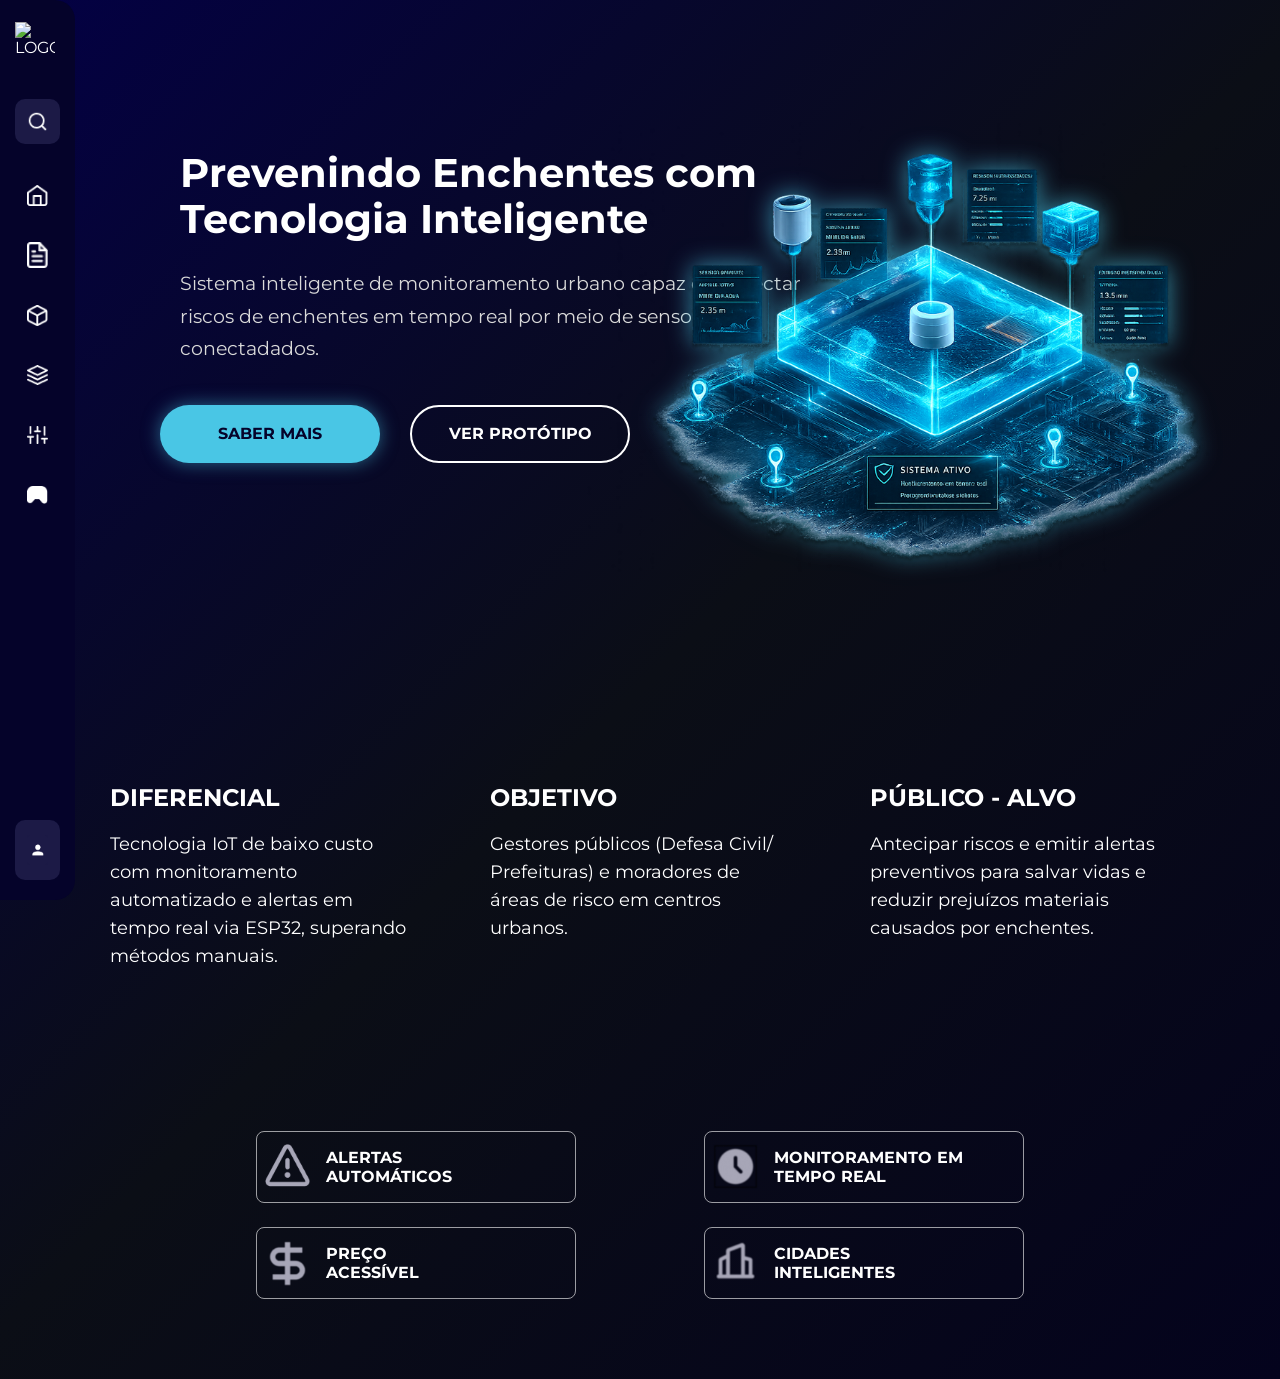
==== index.html @ 4b0d6257 "tentativa de fazer a página de produtos" ====
<!doctype html>
<html lang="en">
    <head>
        <meta charset="UTF-8" />
        <meta name="viewport" content="width=, initial-scale=1.0" />
        <link rel="stylesheet" href="style.css" />
        <link rel="preconnect" href="https://fonts.googleapis.com" />
        <link rel="preconnect" href="https://fonts.gstatic.com" crossorigin />
        <link
            href="https://fonts.googleapis.com/css2?family=Montserrat:ital,wght@0,100..900;1,100..900&display=swap"
            rel="stylesheet"
        />
        <title>Home - SIMCE</title>
    </head>

    <body>
        <div class="menu">
            <div class="logo">
                <img class="logoIcon" src="images/logo(1).png" alt="LOGO" />
                <span>INVICTA</span>
            </div>

            <div class="pesquisa">
                <img class="serchIcon" src="images/SERCH.png" alt="Pesquisar" />
                <span>Pesquisar</span>
            </div>

            <a href="index.html" class="item-menu">
                <img src="images/HOME.png" alt="Home" />
                <span>Home</span>
            </a>

            <a href="./pages/manual.html" class="item-menu">
                <img src="images/LISTA.png" alt="Lista" />
                <span>Manual</span>
            </a>

            <a href="./pages/produto.html" class="item-menu">
                <img src="images/MANUAL.png" alt="Manual" />
                <span>Produto</span>
            </a>

            <a href="./pages/equipe.html" class="item-menu">
                <img src="images/EQUIPE.png" alt="Equipe" />
                <span>Equipe</span>
            </a>

            <a href="./pages/referencias.html" class="item-menu">
                <img src="images/REFERENCIAS.png" alt="Referências" />
                <span>Referências</span>
            </a>

            <a href="./pages/game.html" class="item-menu">
                <img src="images/GAME.png" alt="Game" />
                <span>Game</span>
            </a>

            <div class="usuario">
                <img class="userIcon" src="images/USUÁRIO.png" alt="Usuário" />

                <div class="dados-usuario">
                    <h4>Geovanna Oliveira</h4>
                    <p>geovanna@email.com</p>
                </div>
            </div>
        </div>
        <div class="conteudoInicial">
            <h1>
                Prevenindo Enchentes com <br />
                Tecnologia Inteligente
            </h1>

            <p>
                Sistema inteligente de monitoramento urbano capaz de detectar
                riscos de enchentes em tempo real por meio de sensores
                conectadados.
            </p>
        </div>
        <div class="botoes">
            <button class="btn-primary">SABER MAIS</button>
            <button class="btn-secondary">VER PROTÓTIPO</button>
        </div>
        <div class="prototipo">
            <img src="images/prototipo.png" alt="prototipo" />
        </div>

        <div class="politicas">
            <div class="diferencial">
                <h2>DIFERENCIAL</h2>
                <p>
                    Tecnologia IoT de baixo custo com monitoramento automatizado
                    e alertas em tempo real via ESP32, superando métodos
                    manuais.
                </p>
            </div>

            <div class="objetivo">
                <h2>OBJETIVO</h2>
                <p>
                    Gestores públicos (Defesa Civil/ Prefeituras) e moradores de
                    áreas de risco em centros urbanos.
                </p>
            </div>

            <div class="publico">
                <h2>PÚBLICO - ALVO</h2>
                <p>
                    Antecipar riscos e emitir alertas preventivos para salvar
                    vidas e reduzir prejuízos materiais causados por enchentes.
                </p>
            </div>
        </div>
        <div class="cards">
            <div class="card">
                <img src="images/ALERTA.png" alt="alerta" />
                <h3>ALERTAS<br />AUTOMÁTICOS</h3>
            </div>

            <div class="card">
                <img src="images/MON.TEMPO.png" alt="relógio" />
                <h3>MONITORAMENTO EM<br />TEMPO REAL</h3>
            </div>

            <div class="card">
                <img src="images/PRECO.png" alt="preço" />
                <h3>PREÇO<br />ACESSÍVEL</h3>
            </div>

            <div class="card">
                <img
                    src="images/CID.INTELIGENTE.png"
                    alt="cidade inteligente"
                />
                <h3>CIDADES<br />INTELIGENTES</h3>
            </div>
        </div>
    </body>
</html>
---- style.css ----
* {
  margin: 0;
  padding: 0;
  box-sizing: border-box;
  font-family: 'Montserrat', sans-serif;
}

html {
  scroll-behavior: smooth;
}

body {
  background: linear-gradient(135deg, #030044, #0B0E16, #04031D);
  color: #fff;
  position: relative;
  min-height: 100vh;
}

/* ---------- ANIMAÇÕES ---------- */

@keyframes fadeInUp {
  from { opacity: 0; transform: translateY(2rem); }
  to   { opacity: 1; transform: translateY(0); }
}

@keyframes fadeInRight {
  from { opacity: 0; transform: translateX(2rem); }
  to   { opacity: 1; transform: translateX(0); }
}

@keyframes fadeInLeft {
  from { opacity: 0; transform: translateX(-2rem); }
  to   { opacity: 1; transform: translateX(0); }
}

/* ---------- IMAGENS ---------- */

img {
  max-width: 100%;
  display: block;
}

/* ---------- MENU ---------- */

.menu {
  position: fixed;
  top: 0;
  left: 0;
  width: 4.6875rem;
  height: 100vh;
  text-decoration: none;

  background: #05032A;

  display: flex;
  flex-direction: column;

  padding: 1.25rem 0.9375rem;

  overflow: hidden;
  transition: .35s ease;

  border-radius: 0 1.25rem 1.25rem 0;
  z-index: 999;
}

.menu:hover {
  width: 16.25rem;
}

/* ---------- LOGO ---------- */

.logo {
  display: flex;
  align-items: center;
  gap: 0.9375rem;
  margin-bottom: 2.5rem;
}

.logo img {
  width: 2.5rem;
}

.logo span {
  font-size: 2rem;
  font-weight: 700;
  white-space: nowrap;

  opacity: 0;
  transition: .3s;
}

.menu:hover .logo span {
  opacity: 1;
}

/* ---------- PESQUISA ---------- */

.pesquisa {
  display: flex;
  align-items: center;
  gap: 0.9375rem;

  background: #1C1A46;
  border-radius: 0.625rem;

  padding: 0.75rem;
  margin-bottom: 1.5625rem;
}

.pesquisa img {
  width: 1.625rem;
}

.pesquisa span {
  white-space: nowrap;
  opacity: 0;
  transition: .3s;
}

.menu:hover .pesquisa span {
  opacity: 1;
}

/* ---------- ITENS ---------- */
/* ---------- ITENS ---------- */

.item-menu {
  display: flex;
  align-items: center;
  gap: 1.125rem;

  width: 100%;

  padding: 0.75rem;
  margin-bottom: 0.5rem;

  border-radius: 0.625rem;

  cursor: pointer;
  transition: .3s ease;

  text-decoration: none;
  color: #fff;
}

.item-menu:hover {
  background: #1C1A46;
}

.item-menu img {
  width: 1.75rem;
  height: 1.75rem;
  object-fit: contain;
  flex-shrink: 0;
}

.item-menu span {
  white-space: nowrap;
  opacity: 0;
  transition: .3s ease;
  font-size: 1rem;
  font-weight: 500;
}

.menu:hover .item-menu span {
  opacity: 1;
}

/* ---------- USUÁRIO ---------- */

.usuario {
  margin-top: auto;

  display: flex;
  align-items: center;
  gap: 0.9375rem;

  background: #1C1A46;
  padding: 0.75rem;
  border-radius: 0.625rem;
}

.usuario img {
  width: 2.1875rem;
}

.dados-usuario {
  opacity: 0;
  transition: .3s;
  white-space: nowrap;
}

.menu:hover .dados-usuario {
  opacity: 1;
}

.dados-usuario h4 {
  font-size: .9rem;
}

.dados-usuario p {
  font-size: .7rem;
  color: #bdbdbd;
  margin-top: 0.25rem;
}

/* ---------- CONTEÚDO ---------- */

.conteudoInicial {
  margin-left: 8.75rem;
  padding-top: 9.375rem;
  padding-left: 2.5rem;
  max-width: 43.75rem;
  animation: fadeInLeft 0.7s ease both;
}

.conteudoInicial h1 {
  font-size: 2.5rem;
  font-weight: 700;
  line-height: 1.15;
}

.conteudoInicial p {
  margin-top: 1.5625rem;
  font-size: 1.2rem;
  line-height: 1.7;
  color: #d9d9d9;
}

/* ---------- BOTÕES ---------- */

.botoes {
  display: flex;
  gap: 1.875rem;
  margin-top: 2.5rem;
  animation: fadeInUp 0.7s 0.2s ease both;
}

.botoes button {
  width: 13.75rem;
  height: 3.625rem;

  border-radius: 2.1875rem;

  font-size: 1rem;
  font-weight: 700;

  cursor: pointer;
  transition: .3s;
}

.btn-primary {
  background: #49C6E5;
  color: #05032A;
  border: none;

  box-shadow: 0 0 1.125rem rgba(73,198,229,.5);
  margin-left: 10rem;
}

.btn-primary:hover {
  transform: translateY(-0.25rem);
  background: #61d3ef;
}

.btn-secondary {
  background: transparent;
  color: white;
  border: 0.125rem solid white;
}

.btn-secondary:hover {
  background: rgba(255,255,255,.08);
  transform: translateY(-0.25rem);
}

/* ---------- PROTÓTIPO ---------- */

.prototipo {
  position: absolute;
  top: 7.5rem;
  right: 3.125rem;
  width: 40.625rem;
  animation: fadeInRight 0.8s 0.1s ease both;
}

.prototipo img {
  width: 100%;
  filter: drop-shadow(0 0 0.75rem rgba(73,198,229,.7));
}

/* ---------- PROTÓTIPO OFC ---------- */

.prototipoOfc {
  position: absolute;
  top: 7.5rem;
  right: 3.125rem;
  width: 40.625rem;
  animation: fadeInRight 0.8s 0.1s ease both;
}

.prototipoOfc img {
  width: 100%;
  filter: drop-shadow(0 0 0.75rem rgba(73,198,229,.7));
}

/* ---------- DIFERENCIAIS ---------- */

.politicas {
  display: flex;
  justify-content: center;
  align-items: flex-start;
  gap: 5rem;
  width: 100%;
  max-width: 75rem;
  margin: 5rem auto;
  margin-top: 20rem;
  padding: 0 1.875rem;
  box-sizing: border-box;
  animation: fadeInUp 0.7s 0.3s ease both;
}

.diferencial,
.objetivo,
.publico {
  width: 18.75rem;
}

.diferencial h2,
.objetivo h2,
.publico h2 {
  color: #fff;
  font-size: 1.5rem;
  font-weight: 700;
  margin-bottom: 1.125rem;
  text-align: left;
}

.diferencial p,
.objetivo p,
.publico p {
  color: #fff;
  font-size: 1.1rem;
  line-height: 1.6;
  font-weight: 400;
  text-align: left;
  margin: 0;
}

/* ---------- ALERTAS ---------- */

.cards {
  display: grid;
  grid-template-columns: repeat(2, 20rem);
  gap: 1.5rem 8rem;

  justify-content: center;
  align-content: center;

  width: 100%;
  margin: 5rem auto;
  margin-top: 10rem;
  animation: fadeInUp 0.7s 0.4s ease both;
}

.card {
  display: flex;
  align-items: center;
  gap: 1rem;

  border: 0.12rem solid rgba(255, 255, 255, 0.6);
  border-radius: 0.5rem;

  padding: 0.8rem 0.5rem;
  background: transparent;
  transition: transform 0.25s ease, border-color 0.25s ease, box-shadow 0.25s ease;
}

.card:hover {
  transform: translateY(-0.25rem);
  border-color: rgba(73, 198, 229, 0.8);
  box-shadow: 0 0 0.75rem rgba(73, 198, 229, 0.25);
}

.card img {
  width: 2.8rem;
  height: 2.8rem;
  object-fit: contain;
}

.card h3 {
  color: #fff;
  font-size: 1rem;
  font-weight: 700;
  line-height: 1.2;
  text-transform: uppercase;
}
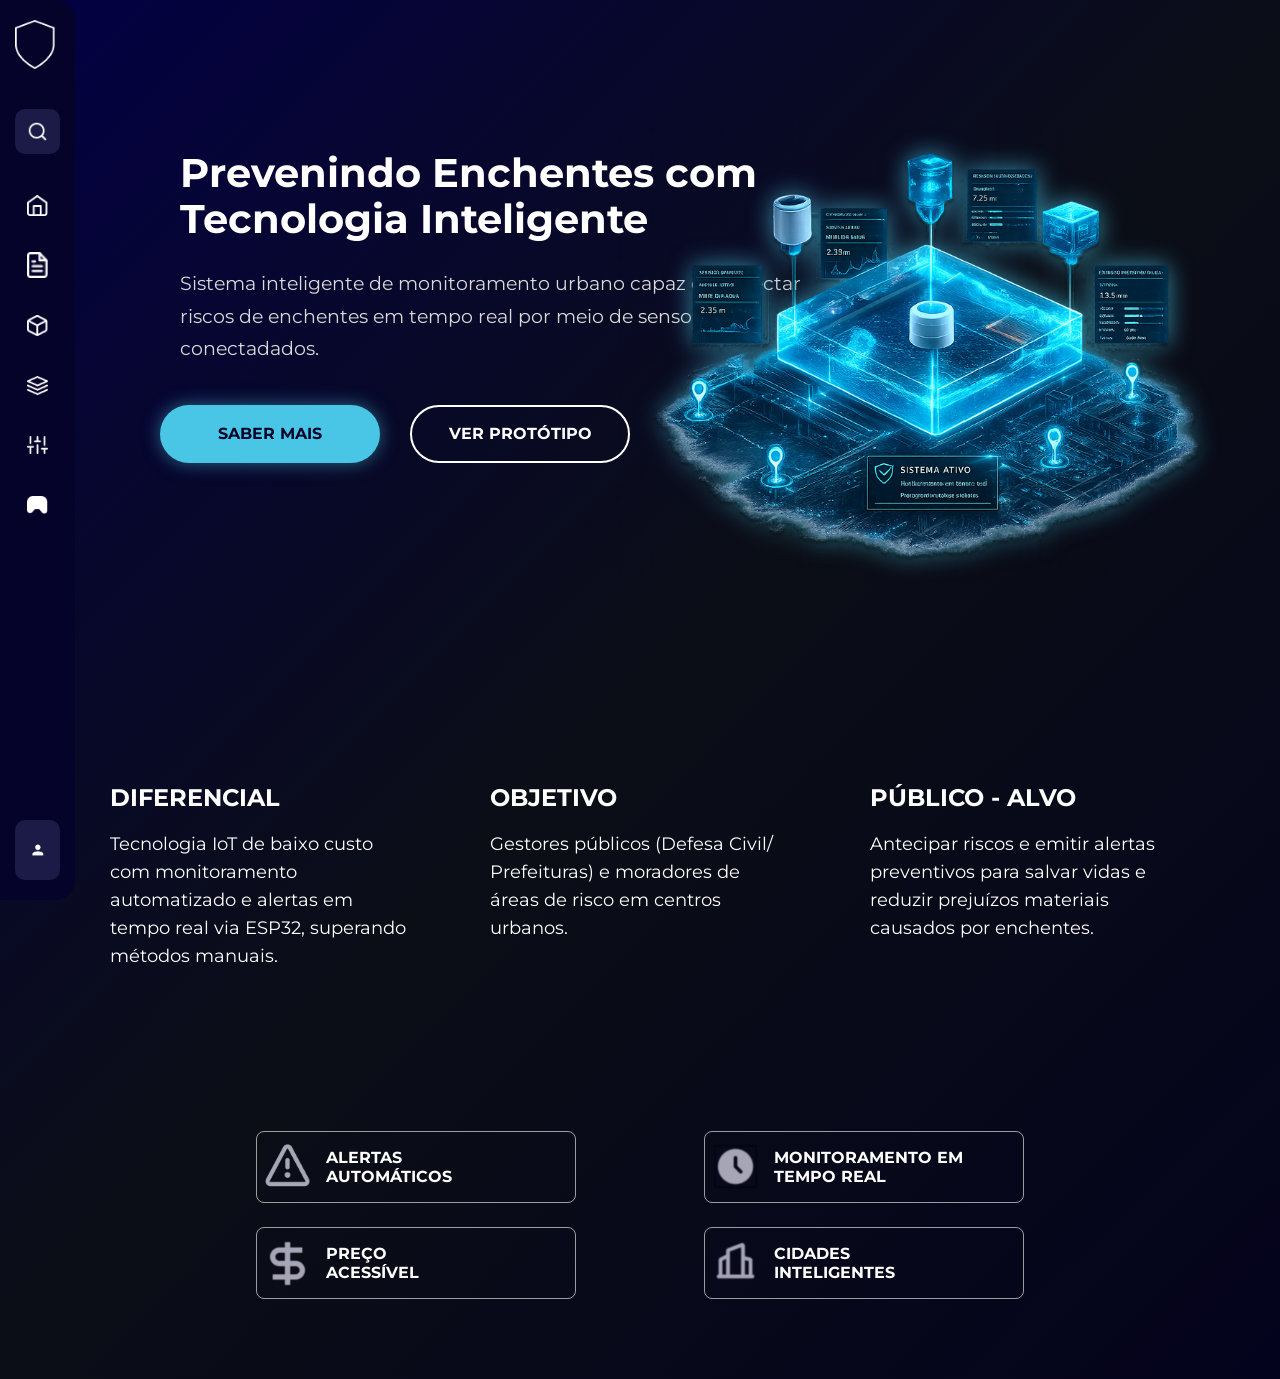
==== commit 8166e76b: "ajustes de css no menu de games e equipes" ====
--- a/index.html
+++ b/index.html
@@ -16,9 +16,10 @@
     <body>
         <div class="menu">
             <div class="logo">
-                <img class="logoIcon" src="images/logo(1).png" alt="LOGO" />
+                <img class="logoIcon" src="/images/LOGO (1).png" alt="LOGO">
                 <span>INVICTA</span>
             </div>
+
 
             <div class="pesquisa">
                 <img class="serchIcon" src="images/SERCH.png" alt="Pesquisar" />
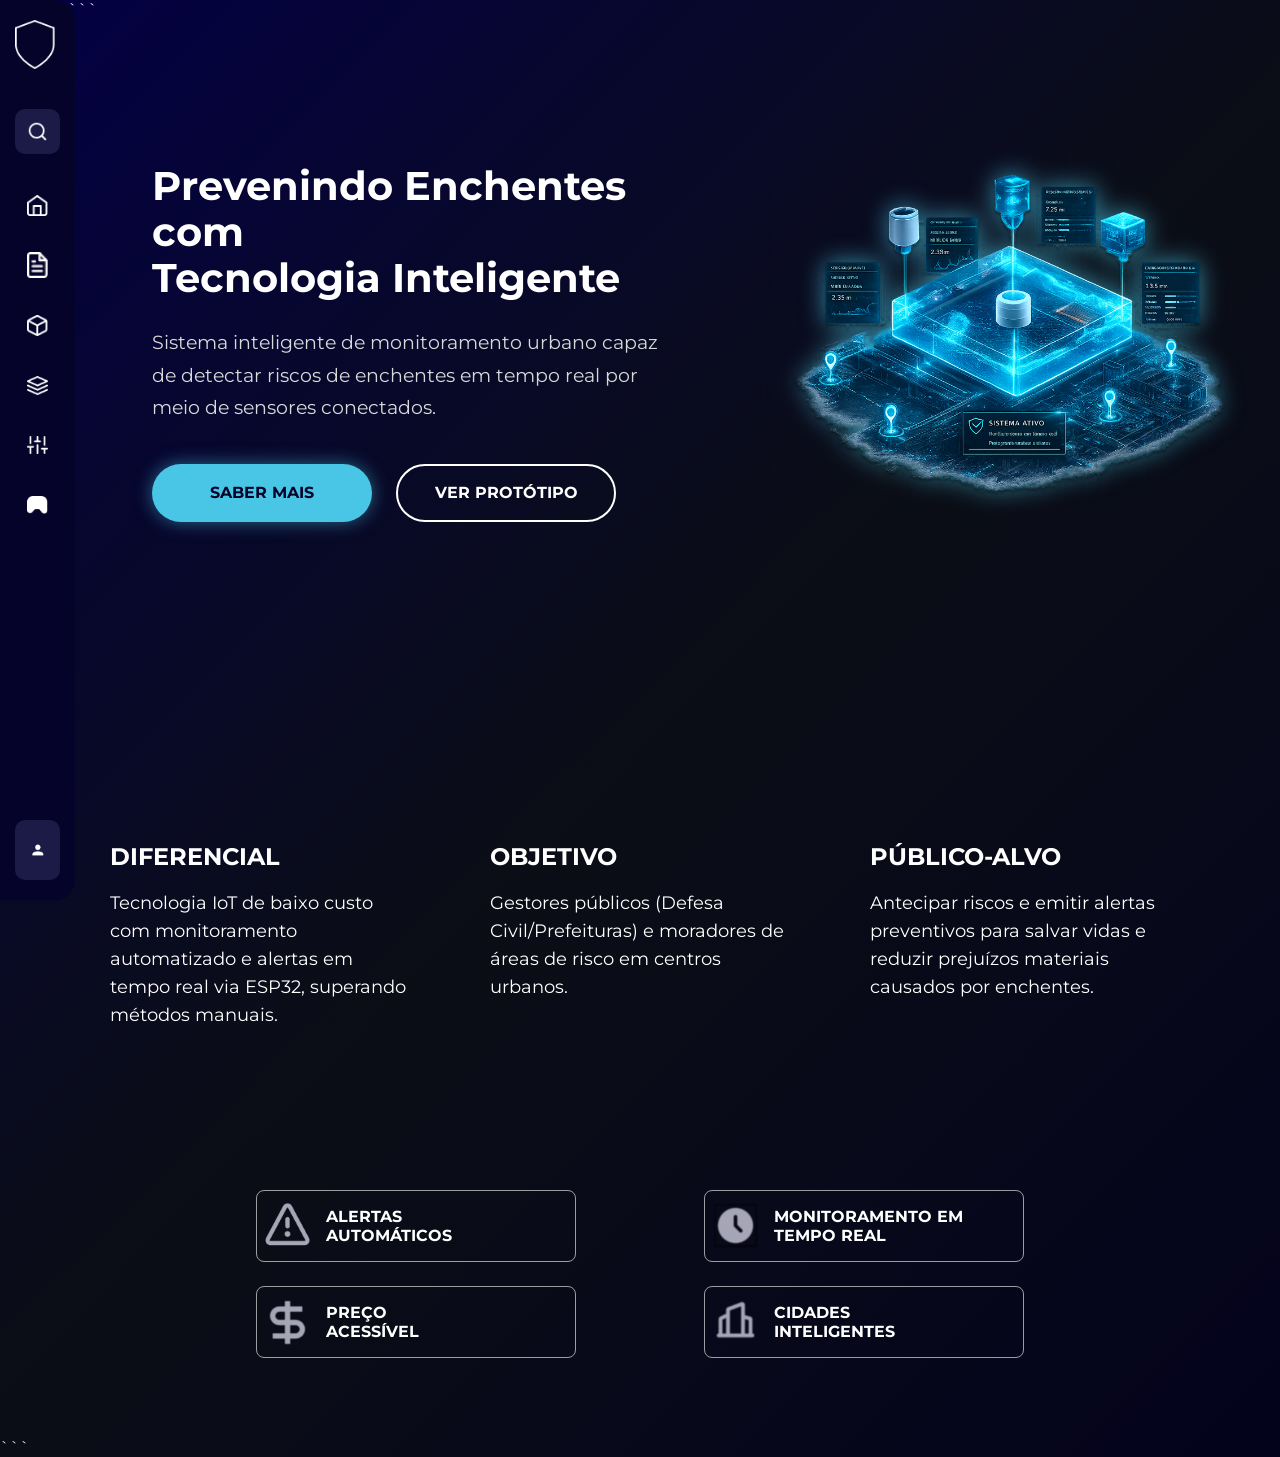
==== commit 3e5d829f: "alterações no dia claro e dia escuro" ====
--- a/index.html
+++ b/index.html
@@ -1,43 +1,59 @@
 <!doctype html>
-<html lang="en">
+
+<html lang="pt-BR">
     <head>
         <meta charset="UTF-8" />
-        <meta name="viewport" content="width=, initial-scale=1.0" />
+        <meta name="viewport" content="width=device-width, initial-scale=1.0" />
+
+        ```
         <link rel="stylesheet" href="style.css" />
+
+        <!-- Google Fonts -->
         <link rel="preconnect" href="https://fonts.googleapis.com" />
         <link rel="preconnect" href="https://fonts.gstatic.com" crossorigin />
+
         <link
             href="https://fonts.googleapis.com/css2?family=Montserrat:ital,wght@0,100..900;1,100..900&display=swap"
             rel="stylesheet"
         />
+
         <title>Home - SIMCE</title>
+        ```
     </head>
 
     <body>
-        <div class="menu">
+        ```
+        <!-- MENU -->
+        <nav class="menu">
+            <!-- LOGO -->
             <div class="logo">
-                <img class="logoIcon" src="/images/LOGO (1).png" alt="LOGO">
+                <img
+                    class="logoIcon"
+                    src="images/LOGO (1).png"
+                    alt="Logo Invicta"
+                />
                 <span>INVICTA</span>
             </div>
 
-
+            <!-- PESQUISA -->
             <div class="pesquisa">
                 <img class="serchIcon" src="images/SERCH.png" alt="Pesquisar" />
                 <span>Pesquisar</span>
             </div>
 
+            <!-- LINKS DO MENU -->
             <a href="index.html" class="item-menu">
                 <img src="images/HOME.png" alt="Home" />
                 <span>Home</span>
             </a>
 
             <a href="./pages/manual.html" class="item-menu">
-                <img src="images/LISTA.png" alt="Lista" />
+                <img src="images/LISTA.png" alt="Manual" />
                 <span>Manual</span>
             </a>
 
             <a href="./pages/produto.html" class="item-menu">
-                <img src="images/MANUAL.png" alt="Manual" />
+                <img src="images/MANUAL.png" alt="Produto" />
                 <span>Produto</span>
             </a>
 
@@ -56,6 +72,7 @@
                 <span>Game</span>
             </a>
 
+            <!-- USUÁRIO -->
             <div class="usuario">
                 <img class="userIcon" src="images/USUÁRIO.png" alt="Usuário" />
 
@@ -64,30 +81,47 @@
                     <p>geovanna@email.com</p>
                 </div>
             </div>
-        </div>
-        <div class="conteudoInicial">
-            <h1>
-                Prevenindo Enchentes com <br />
-                Tecnologia Inteligente
-            </h1>
-
-            <p>
-                Sistema inteligente de monitoramento urbano capaz de detectar
-                riscos de enchentes em tempo real por meio de sensores
-                conectadados.
-            </p>
-        </div>
-        <div class="botoes">
-            <button class="btn-primary">SABER MAIS</button>
-            <button class="btn-secondary">VER PROTÓTIPO</button>
-        </div>
-        <div class="prototipo">
-            <img src="images/prototipo.png" alt="prototipo" />
-        </div>
-
-        <div class="politicas">
+        </nav>
+
+        <!-- HERO / APRESENTAÇÃO -->
+        <section class="hero">
+            <div class="hero-conteudo">
+                <div class="conteudoInicial">
+                    <h1>
+                        Prevenindo Enchentes com
+                        <br />
+                        Tecnologia Inteligente
+                    </h1>
+
+                    <p>
+                        Sistema inteligente de monitoramento urbano capaz de
+                        detectar riscos de enchentes em tempo real por meio de
+                        sensores conectados.
+                    </p>
+                </div>
+
+                <!-- BOTÕES -->
+                <div class="botoes">
+                    <button class="btn-primary">SABER MAIS</button>
+
+                    <button class="btn-secondary">VER PROTÓTIPO</button>
+                </div>
+            </div>
+
+            <!-- PROTÓTIPO -->
+            <div class="prototipo">
+                <img
+                    src="images/prototipo.png"
+                    alt="Protótipo do sistema SIMCE"
+                />
+            </div>
+        </section>
+
+        <!-- DIFERENCIAIS -->
+        <section class="politicas">
             <div class="diferencial">
                 <h2>DIFERENCIAL</h2>
+
                 <p>
                     Tecnologia IoT de baixo custo com monitoramento automatizado
                     e alertas em tempo real via ESP32, superando métodos
@@ -97,43 +131,71 @@
 
             <div class="objetivo">
                 <h2>OBJETIVO</h2>
+
                 <p>
-                    Gestores públicos (Defesa Civil/ Prefeituras) e moradores de
+                    Gestores públicos (Defesa Civil/Prefeituras) e moradores de
                     áreas de risco em centros urbanos.
                 </p>
             </div>
 
             <div class="publico">
-                <h2>PÚBLICO - ALVO</h2>
+                <h2>PÚBLICO-ALVO</h2>
+
                 <p>
                     Antecipar riscos e emitir alertas preventivos para salvar
                     vidas e reduzir prejuízos materiais causados por enchentes.
                 </p>
             </div>
-        </div>
-        <div class="cards">
-            <div class="card">
-                <img src="images/ALERTA.png" alt="alerta" />
-                <h3>ALERTAS<br />AUTOMÁTICOS</h3>
-            </div>
-
-            <div class="card">
-                <img src="images/MON.TEMPO.png" alt="relógio" />
-                <h3>MONITORAMENTO EM<br />TEMPO REAL</h3>
-            </div>
-
-            <div class="card">
-                <img src="images/PRECO.png" alt="preço" />
-                <h3>PREÇO<br />ACESSÍVEL</h3>
+        </section>
+
+        <!-- CARDS -->
+        <section class="cards">
+            <div class="card">
+                <img src="images/ALERTA.png" alt="Alerta automático" />
+
+                <h3>
+                    ALERTAS
+                    <br />
+                    AUTOMÁTICOS
+                </h3>
+            </div>
+
+            <div class="card">
+                <img
+                    src="images/MON.TEMPO.png"
+                    alt="Monitoramento em tempo real"
+                />
+
+                <h3>
+                    MONITORAMENTO EM
+                    <br />
+                    TEMPO REAL
+                </h3>
+            </div>
+
+            <div class="card">
+                <img src="images/PRECO.png" alt="Preço acessível" />
+
+                <h3>
+                    PREÇO
+                    <br />
+                    ACESSÍVEL
+                </h3>
             </div>
 
             <div class="card">
                 <img
                     src="images/CID.INTELIGENTE.png"
-                    alt="cidade inteligente"
-                />
-                <h3>CIDADES<br />INTELIGENTES</h3>
-            </div>
-        </div>
+                    alt="Cidade inteligente"
+                />
+
+                <h3>
+                    CIDADES
+                    <br />
+                    INTELIGENTES
+                </h3>
+            </div>
+        </section>
+        ```
     </body>
 </html>
--- a/style.css
+++ b/style.css
@@ -14,6 +14,14 @@
   color: #fff;
   position: relative;
   min-height: 100vh;
+}
+
+
+/*mão de marcinho para definir a largura da tela*/
+#page {
+  /* border: 1px solid red; */
+  max-width: 1300px;
+  margin-inline: auto;
 }
 
 /* ---------- ANIMAÇÕES ---------- */
@@ -206,106 +214,146 @@
 }
 
 /* ---------- CONTEÚDO ---------- */
+/* =========================================================
+HERO / APRESENTAÇÃO
+========================================================= */
+
+.hero {
+display: flex;
+align-items: center;
+justify-content: space-between;
+
+width: 100%;
+
+padding-top: 7rem;
+padding-left: 7rem;
+padding-right: 2rem;
+
+}
+
+/* =========================================================
+CONTEÚDO INICIAL
+========================================================= */
+
+.hero-conteudo {
+width: 50%;
+}
 
 .conteudoInicial {
-  margin-left: 8.75rem;
-  padding-top: 9.375rem;
-  padding-left: 2.5rem;
-  max-width: 43.75rem;
-  animation: fadeInLeft 0.7s ease both;
+max-width: 43.75rem;
+
+margin-left: 0;
+padding-top: 2rem;
+padding-left: 2.5rem;
+
+animation: fadeInLeft 0.7s ease both;
+
 }
 
 .conteudoInicial h1 {
-  font-size: 2.5rem;
-  font-weight: 700;
-  line-height: 1.15;
+font-size: 2.5rem;
+font-weight: 700;
+line-height: 1.15;
 }
 
 .conteudoInicial p {
-  margin-top: 1.5625rem;
-  font-size: 1.2rem;
-  line-height: 1.7;
-  color: #d9d9d9;
-}
-
-/* ---------- BOTÕES ---------- */
+margin-top: 1.5625rem;
+
+font-size: 1.2rem;
+line-height: 1.7;
+
+color: #d9d9d9;
+
+}
+
+/* =========================================================
+BOTÕES
+========================================================= */
 
 .botoes {
-  display: flex;
-  gap: 1.875rem;
-  margin-top: 2.5rem;
-  animation: fadeInUp 0.7s 0.2s ease both;
+display: flex;
+gap: 1.5rem;
+
+margin-top: 2.5rem;
+padding-left: 2.5rem;
+
+animation: fadeInUp 0.7s 0.2s ease both;
+
 }
 
 .botoes button {
-  width: 13.75rem;
-  height: 3.625rem;
-
-  border-radius: 2.1875rem;
-
-  font-size: 1rem;
-  font-weight: 700;
-
-  cursor: pointer;
-  transition: .3s;
-}
+width: 13.75rem;
+height: 3.625rem;
+
+border-radius: 2.1875rem;
+
+font-size: 1rem;
+font-weight: 700;
+
+cursor: pointer;
+
+transition: 0.3s ease;
+
+}
+
+/* Botão principal */
 
 .btn-primary {
-  background: #49C6E5;
-  color: #05032A;
-  border: none;
-
-  box-shadow: 0 0 1.125rem rgba(73,198,229,.5);
-  margin-left: 10rem;
+margin-left: 0;
+
+background: #49C6E5;
+color: #05032A;
+
+border: none;
+
+box-shadow: 0 0 1.125rem rgba(73, 198, 229, 0.5);
+
 }
 
 .btn-primary:hover {
-  transform: translateY(-0.25rem);
-  background: #61d3ef;
-}
+transform: translateY(-0.25rem);
+background: #61d3ef;
+}
+
+/* Botão secundário */
 
 .btn-secondary {
-  background: transparent;
-  color: white;
-  border: 0.125rem solid white;
+background: transparent;
+color: #fff;
+
+border: 0.125rem solid #fff;
+
 }
 
 .btn-secondary:hover {
-  background: rgba(255,255,255,.08);
-  transform: translateY(-0.25rem);
-}
-
-/* ---------- PROTÓTIPO ---------- */
+transform: translateY(-0.25rem);
+background: rgba(255, 255, 255, 0.08);
+}
+
+/* =========================================================
+PROTÓTIPO
+========================================================= */
 
 .prototipo {
-  position: absolute;
-  top: 7.5rem;
-  right: 3.125rem;
-  width: 40.625rem;
-  animation: fadeInRight 0.8s 0.1s ease both;
+display: flex;
+justify-content: center;
+align-items: center;
+width: 45%;
+
+animation: fadeInRight 0.8s 0.1s ease both;
+
 }
 
 .prototipo img {
-  width: 100%;
-  filter: drop-shadow(0 0 0.75rem rgba(73,198,229,.7));
-}
-
-/* ---------- PROTÓTIPO OFC ---------- */
-
-.prototipoOfc {
-  position: absolute;
-  top: 7.5rem;
-  right: 3.125rem;
-  width: 40.625rem;
-  animation: fadeInRight 0.8s 0.1s ease both;
-}
-
-.prototipoOfc img {
-  width: 100%;
-  filter: drop-shadow(0 0 0.75rem rgba(73,198,229,.7));
-}
-
-/* ---------- DIFERENCIAIS ---------- */
+width: 100%;
+max-width: 40.625rem;
+
+filter: drop-shadow(
+    0 0 0.75rem rgba(73, 198, 229, 0.7)
+);
+
+
+}
 
 .politicas {
   display: flex;
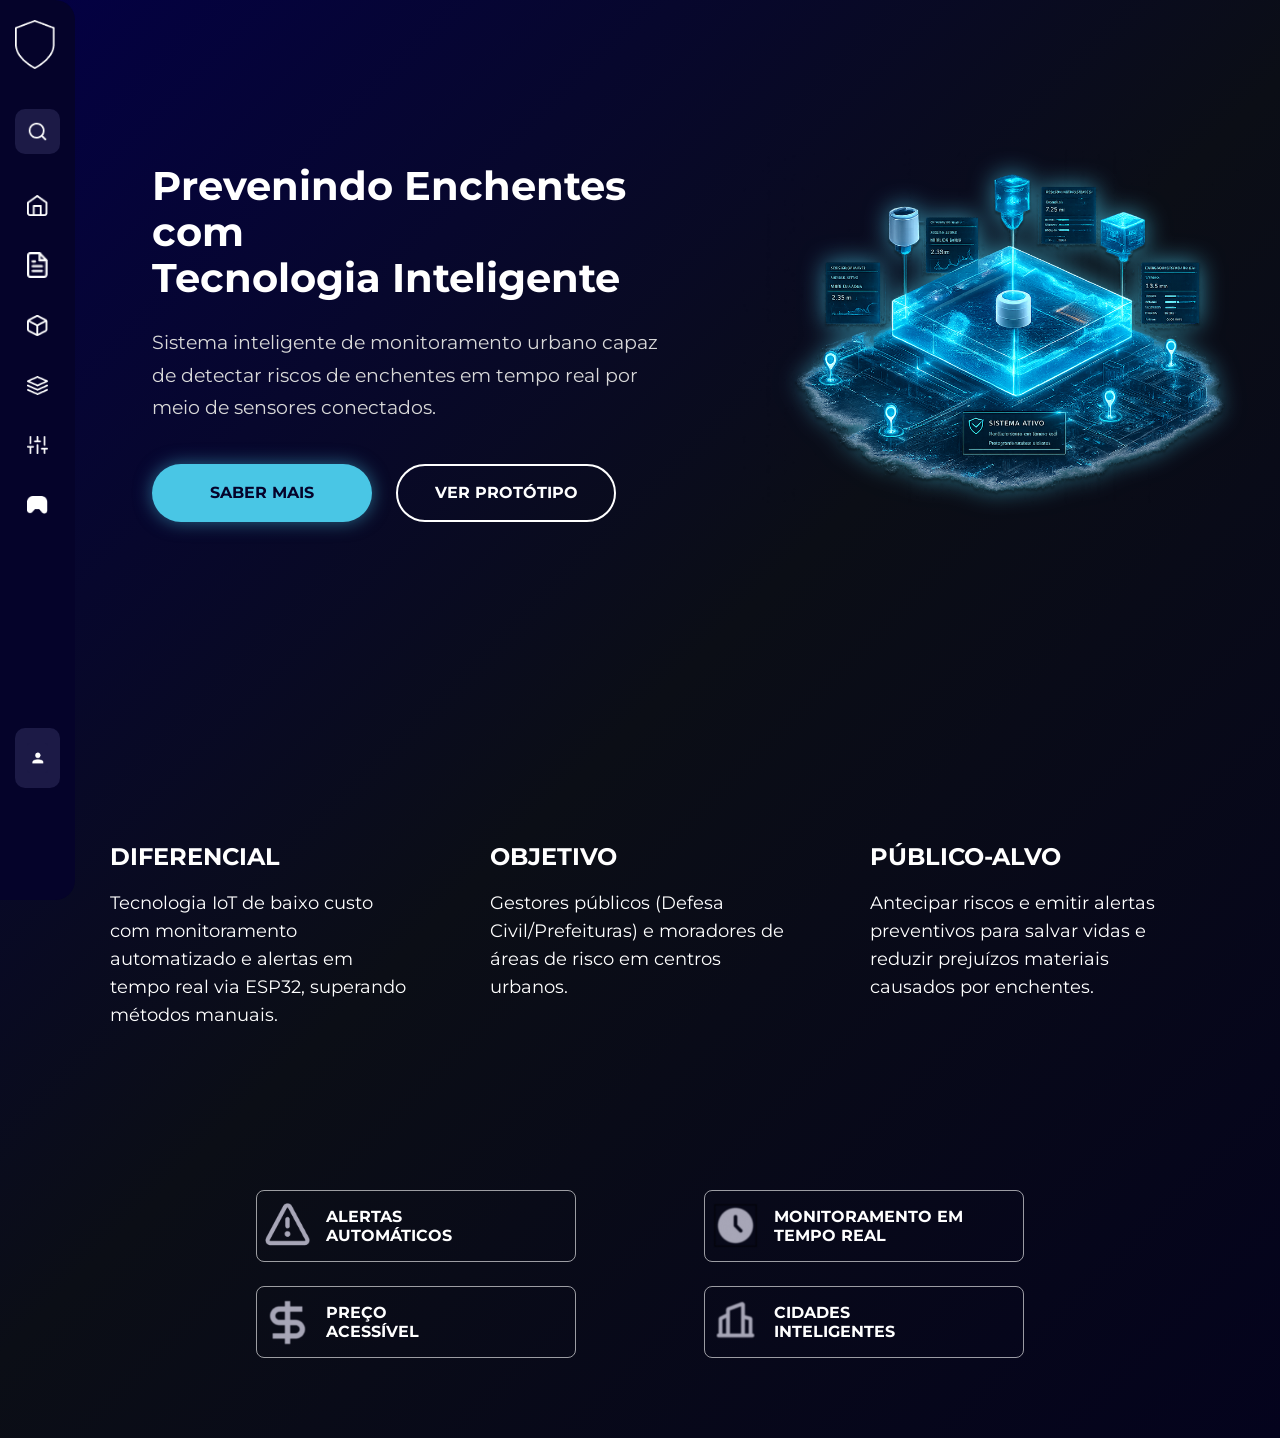
==== commit eaf3e00d: "finalização da home versão clara" ====
--- a/index.html
+++ b/index.html
@@ -18,11 +18,9 @@
         />
 
         <title>Home - SIMCE</title>
-        ```
     </head>
 
     <body>
-        ```
         <!-- MENU -->
         <nav class="menu">
             <!-- LOGO -->
@@ -81,121 +79,134 @@
                     <p>geovanna@email.com</p>
                 </div>
             </div>
+            <!-- BOTÃO CLARO ESCURO -->
+            <a href="pages-clara/indexClaro.html" class="item-menu modo-claro">
+                <div class="item-menu">
+                    <img
+                        class="tema-iconify"
+                        src="/images/Tema.png"
+                        alt="Icone de lua e sol"
+                    />
+                    <span>Modo Claro</span>
+                </div>
+            </a>
         </nav>
 
-        <!-- HERO / APRESENTAÇÃO -->
-        <section class="hero">
-            <div class="hero-conteudo">
-                <div class="conteudoInicial">
-                    <h1>
-                        Prevenindo Enchentes com
-                        <br />
-                        Tecnologia Inteligente
-                    </h1>
+        <div id="page">
+            <!-- HERO / APRESENTAÇÃO -->
+            <section class="hero">
+                <div class="hero-conteudo">
+                    <div class="conteudoInicial">
+                        <h1>
+                            Prevenindo Enchentes com
+                            <br />
+                            Tecnologia Inteligente
+                        </h1>
+
+                        <p>
+                            Sistema inteligente de monitoramento urbano capaz de
+                            detectar riscos de enchentes em tempo real por meio
+                            de sensores conectados.
+                        </p>
+                    </div>
+
+                    <!-- BOTÕES -->
+                    <div class="botoes">
+                        <button class="btn-primary">SABER MAIS</button>
+
+                        <button class="btn-secondary">VER PROTÓTIPO</button>
+                    </div>
+                </div>
+
+                <!-- PROTÓTIPO -->
+                <div class="prototipo">
+                    <img
+                        src="images/prototipo.png"
+                        alt="Protótipo do sistema SIMCE"
+                    />
+                </div>
+            </section>
+
+            <!-- DIFERENCIAIS -->
+            <section class="politicas">
+                <div class="diferencial">
+                    <h2>DIFERENCIAL</h2>
 
                     <p>
-                        Sistema inteligente de monitoramento urbano capaz de
-                        detectar riscos de enchentes em tempo real por meio de
-                        sensores conectados.
+                        Tecnologia IoT de baixo custo com monitoramento
+                        automatizado e alertas em tempo real via ESP32,
+                        superando métodos manuais.
                     </p>
                 </div>
 
-                <!-- BOTÕES -->
-                <div class="botoes">
-                    <button class="btn-primary">SABER MAIS</button>
-
-                    <button class="btn-secondary">VER PROTÓTIPO</button>
-                </div>
-            </div>
-
-            <!-- PROTÓTIPO -->
-            <div class="prototipo">
-                <img
-                    src="images/prototipo.png"
-                    alt="Protótipo do sistema SIMCE"
-                />
-            </div>
-        </section>
-
-        <!-- DIFERENCIAIS -->
-        <section class="politicas">
-            <div class="diferencial">
-                <h2>DIFERENCIAL</h2>
-
-                <p>
-                    Tecnologia IoT de baixo custo com monitoramento automatizado
-                    e alertas em tempo real via ESP32, superando métodos
-                    manuais.
-                </p>
-            </div>
-
-            <div class="objetivo">
-                <h2>OBJETIVO</h2>
-
-                <p>
-                    Gestores públicos (Defesa Civil/Prefeituras) e moradores de
-                    áreas de risco em centros urbanos.
-                </p>
-            </div>
-
-            <div class="publico">
-                <h2>PÚBLICO-ALVO</h2>
-
-                <p>
-                    Antecipar riscos e emitir alertas preventivos para salvar
-                    vidas e reduzir prejuízos materiais causados por enchentes.
-                </p>
-            </div>
-        </section>
-
-        <!-- CARDS -->
-        <section class="cards">
-            <div class="card">
-                <img src="images/ALERTA.png" alt="Alerta automático" />
-
-                <h3>
-                    ALERTAS
-                    <br />
-                    AUTOMÁTICOS
-                </h3>
-            </div>
-
-            <div class="card">
-                <img
-                    src="images/MON.TEMPO.png"
-                    alt="Monitoramento em tempo real"
-                />
-
-                <h3>
-                    MONITORAMENTO EM
-                    <br />
-                    TEMPO REAL
-                </h3>
-            </div>
-
-            <div class="card">
-                <img src="images/PRECO.png" alt="Preço acessível" />
-
-                <h3>
-                    PREÇO
-                    <br />
-                    ACESSÍVEL
-                </h3>
-            </div>
-
-            <div class="card">
-                <img
-                    src="images/CID.INTELIGENTE.png"
-                    alt="Cidade inteligente"
-                />
-
-                <h3>
-                    CIDADES
-                    <br />
-                    INTELIGENTES
-                </h3>
-            </div>
-        </section>
-        ```
+                <div class="objetivo">
+                    <h2>OBJETIVO</h2>
+
+                    <p>
+                        Gestores públicos (Defesa Civil/Prefeituras) e moradores
+                        de áreas de risco em centros urbanos.
+                    </p>
+                </div>
+
+                <div class="publico">
+                    <h2>PÚBLICO-ALVO</h2>
+
+                    <p>
+                        Antecipar riscos e emitir alertas preventivos para
+                        salvar vidas e reduzir prejuízos materiais causados por
+                        enchentes.
+                    </p>
+                </div>
+            </section>
+
+            <!-- CARDS -->
+            <section class="cards">
+                <div class="card">
+                    <img src="images/ALERTA.png" alt="Alerta automático" />
+
+                    <h3>
+                        ALERTAS
+                        <br />
+                        AUTOMÁTICOS
+                    </h3>
+                </div>
+
+                <div class="card">
+                    <img
+                        src="images/MON.TEMPO.png"
+                        alt="Monitoramento em tempo real"
+                    />
+
+                    <h3>
+                        MONITORAMENTO EM
+                        <br />
+                        TEMPO REAL
+                    </h3>
+                </div>
+
+                <div class="card">
+                    <img src="images/PRECO.png" alt="Preço acessível" />
+
+                    <h3>
+                        PREÇO
+                        <br />
+                        ACESSÍVEL
+                    </h3>
+                </div>
+
+                <div class="card">
+                    <img
+                        src="images/CID.INTELIGENTE.png"
+                        alt="Cidade inteligente"
+                    />
+
+                    <h3>
+                        CIDADES
+                        <br />
+                        INTELIGENTES
+                    </h3>
+                </div>
+            </section>
+        </div>
     </body>
 </html>
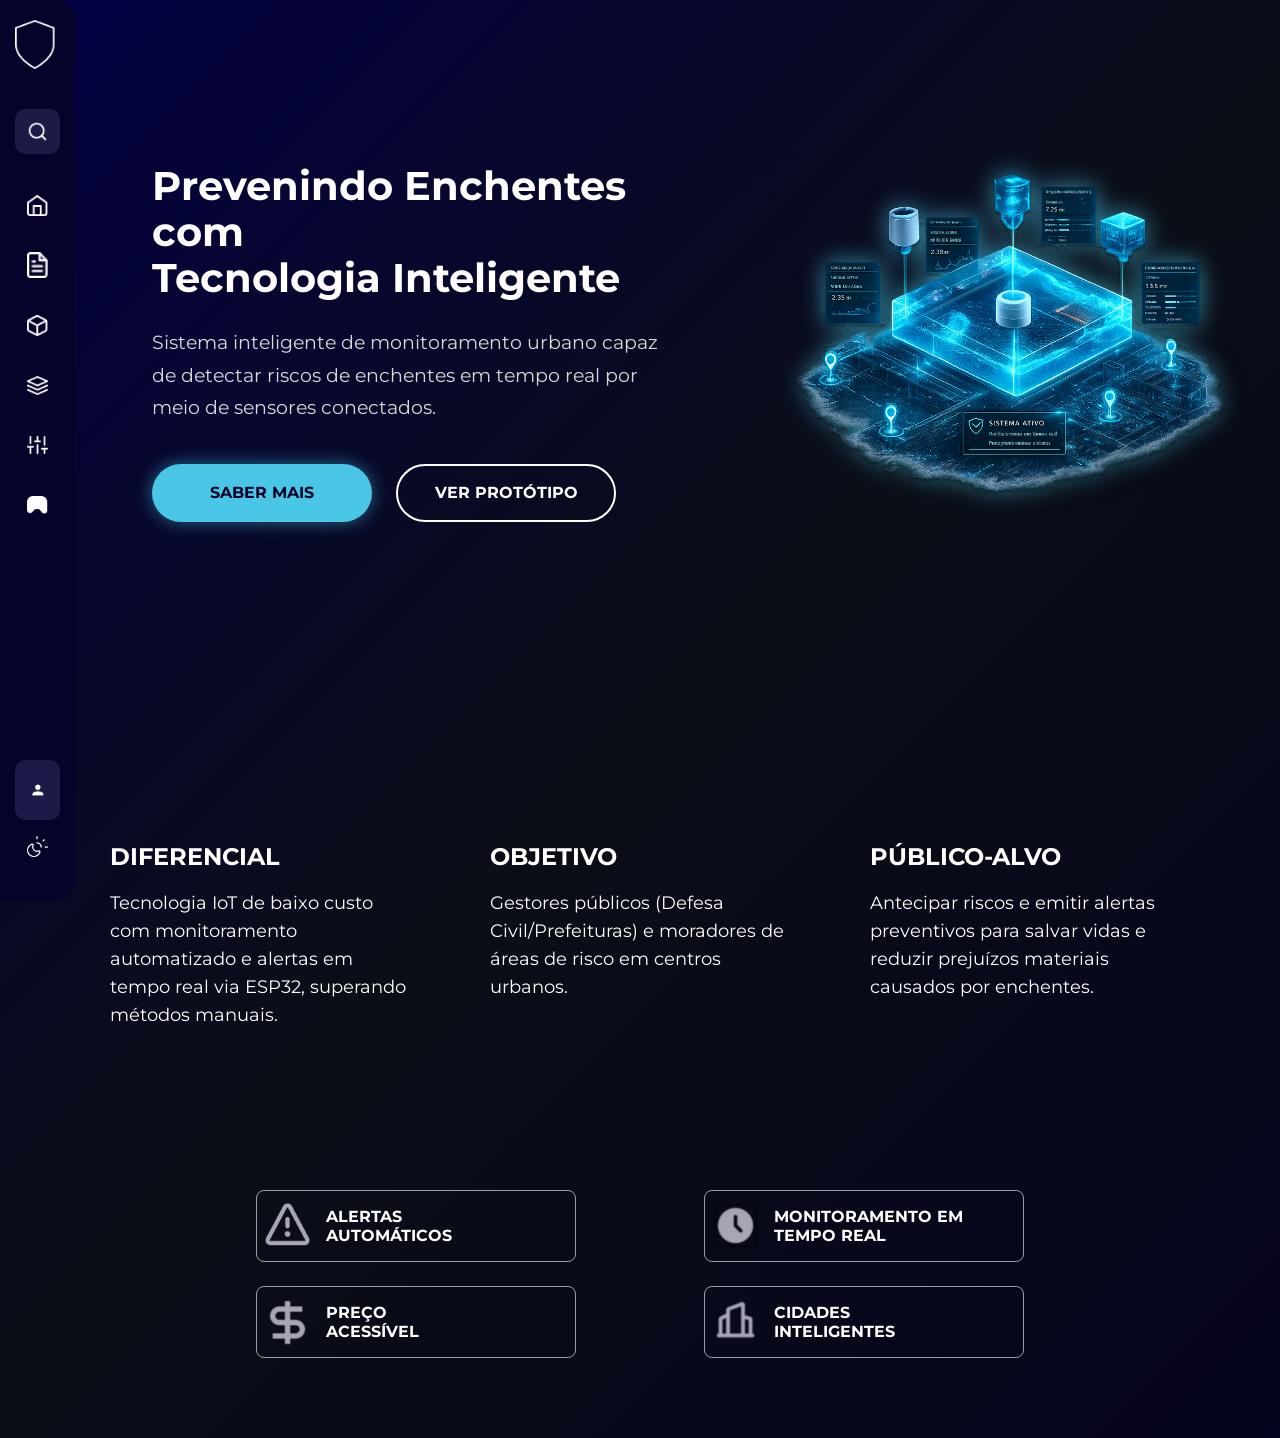
==== commit 9e8c8a78: "finalização manualClaro" ====
--- a/index.html
+++ b/index.html
@@ -81,14 +81,12 @@
             </div>
             <!-- BOTÃO CLARO ESCURO -->
             <a href="pages-clara/indexClaro.html" class="item-menu modo-claro">
-                <div class="item-menu">
-                    <img
-                        class="tema-iconify"
-                        src="/images/Tema.png"
-                        alt="Icone de lua e sol"
-                    />
-                    <span>Modo Claro</span>
-                </div>
+                <img
+                    class="tema-iconify"
+                    src="images/Tema.png"
+                    alt="Ícone de lua e sol"
+                />
+                <span>Modo Claro</span>
             </a>
         </nav>
 
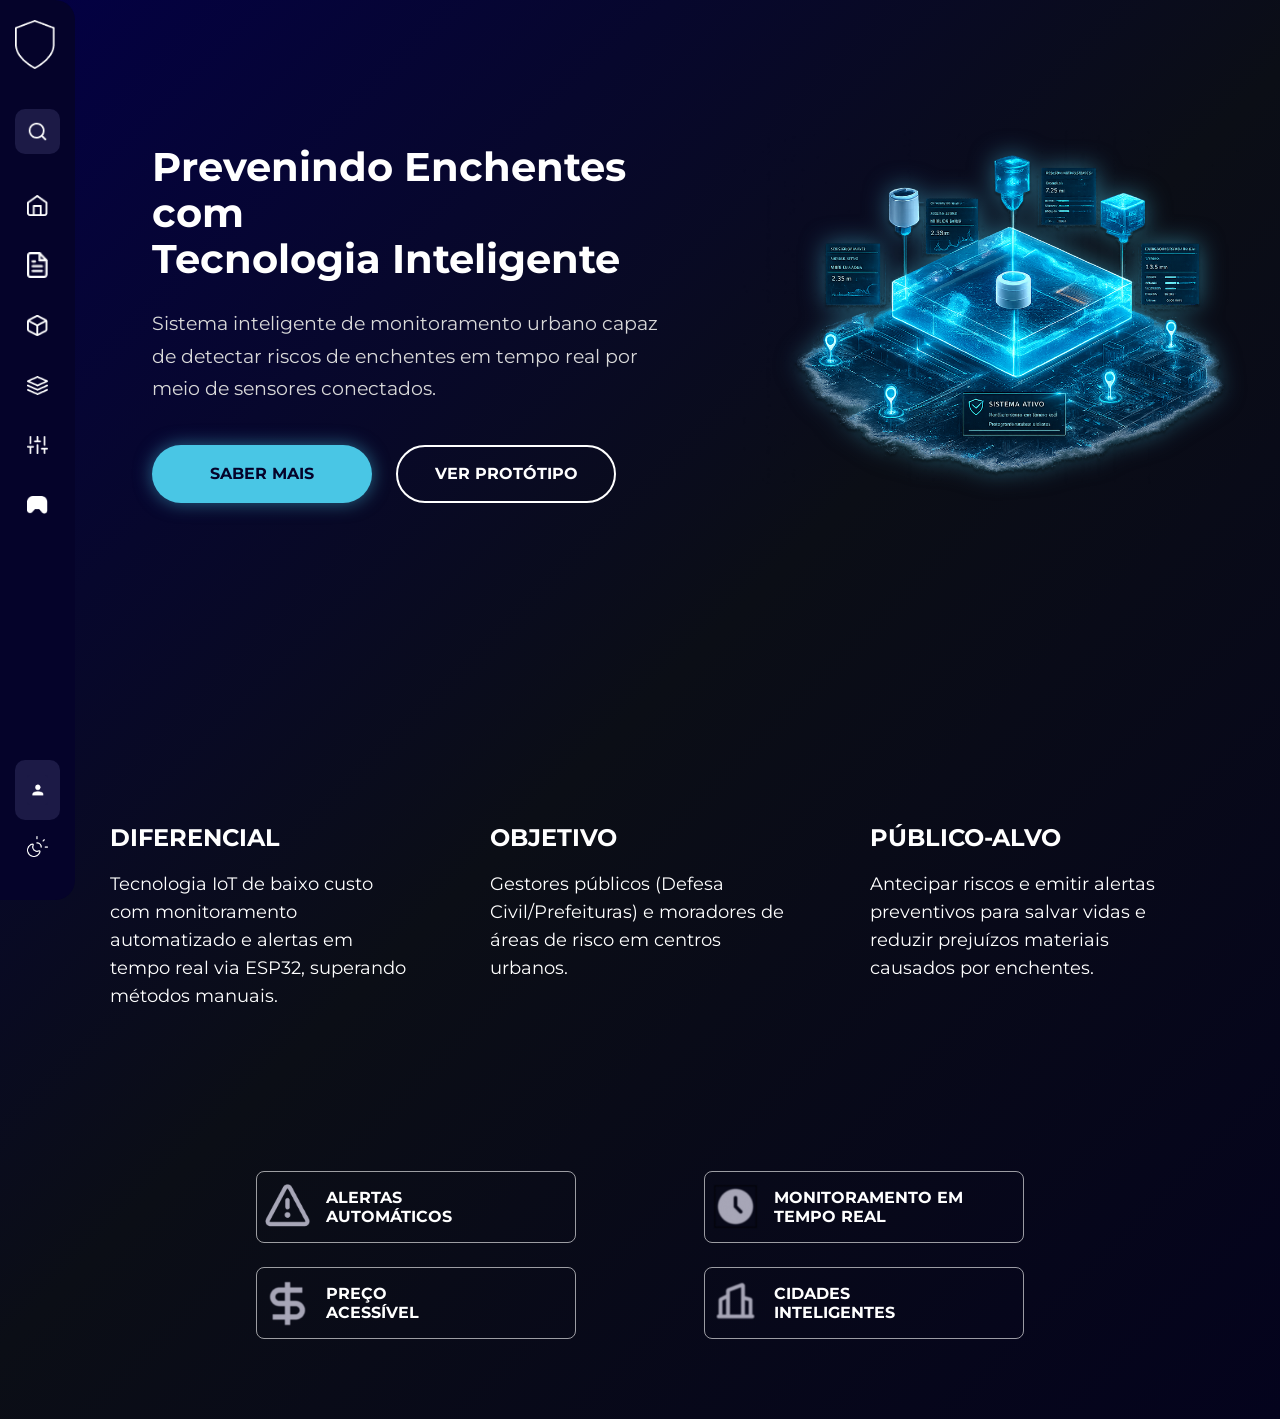
==== commit 1a5311de: "finalização do desktop" ====
--- a/index.html
+++ b/index.html
@@ -1,11 +1,9 @@
 <!doctype html>
-
 <html lang="pt-BR">
     <head>
         <meta charset="UTF-8" />
         <meta name="viewport" content="width=device-width, initial-scale=1.0" />
 
-        ```
         <link rel="stylesheet" href="style.css" />
 
         <!-- Google Fonts -->
@@ -21,7 +19,8 @@
     </head>
 
     <body>
-        <!-- MENU -->
+        <!-- ================= MENU ================= -->
+
         <nav class="menu">
             <!-- LOGO -->
             <div class="logo">
@@ -30,16 +29,19 @@
                     src="images/LOGO (1).png"
                     alt="Logo Invicta"
                 />
+
                 <span>INVICTA</span>
             </div>
 
             <!-- PESQUISA -->
             <div class="pesquisa">
                 <img class="serchIcon" src="images/SERCH.png" alt="Pesquisar" />
+
                 <span>Pesquisar</span>
             </div>
 
-            <!-- LINKS DO MENU -->
+            <!-- LINKS -->
+
             <a href="index.html" class="item-menu">
                 <img src="images/HOME.png" alt="Home" />
                 <span>Home</span>
@@ -71,6 +73,7 @@
             </a>
 
             <!-- USUÁRIO -->
+
             <div class="usuario">
                 <img class="userIcon" src="images/USUÁRIO.png" alt="Usuário" />
 
@@ -79,19 +82,25 @@
                     <p>geovanna@email.com</p>
                 </div>
             </div>
-            <!-- BOTÃO CLARO ESCURO -->
+
+            <!-- MODO CLARO -->
+
             <a href="pages-clara/indexClaro.html" class="item-menu modo-claro">
                 <img
                     class="tema-iconify"
                     src="images/Tema.png"
                     alt="Ícone de lua e sol"
                 />
+
                 <span>Modo Claro</span>
             </a>
         </nav>
 
+        <!-- ================= CONTEÚDO ================= -->
+
         <div id="page">
-            <!-- HERO / APRESENTAÇÃO -->
+            <!-- HERO -->
+
             <section class="hero">
                 <div class="hero-conteudo">
                     <div class="conteudoInicial">
@@ -109,6 +118,7 @@
                     </div>
 
                     <!-- BOTÕES -->
+
                     <div class="botoes">
                         <button class="btn-primary">SABER MAIS</button>
 
@@ -117,6 +127,7 @@
                 </div>
 
                 <!-- PROTÓTIPO -->
+
                 <div class="prototipo">
                     <img
                         src="images/prototipo.png"
@@ -125,7 +136,8 @@
                 </div>
             </section>
 
-            <!-- DIFERENCIAIS -->
+            <!-- ================= DIFERENCIAIS ================= -->
+
             <section class="politicas">
                 <div class="diferencial">
                     <h2>DIFERENCIAL</h2>
@@ -157,7 +169,8 @@
                 </div>
             </section>
 
-            <!-- CARDS -->
+            <!-- ================= CARDS ================= -->
+
             <section class="cards">
                 <div class="card">
                     <img src="images/ALERTA.png" alt="Alerta automático" />
@@ -206,5 +219,6 @@
                 </div>
             </section>
         </div>
+        <script src="script.js"></script>
     </body>
 </html>
--- a/style.css
+++ b/style.css
@@ -1,446 +1,652 @@
+@import "./colors.css";
+
+/* =========================================================
+   RESET
+========================================================= */
+
 * {
-  margin: 0;
-  padding: 0;
-  box-sizing: border-box;
-  font-family: 'Montserrat', sans-serif;
+    margin: 0;
+    padding: 0;
+    box-sizing: border-box;
+    font-family: 'Montserrat', sans-serif;
 }
 
 html {
-  scroll-behavior: smooth;
+    scroll-behavior: smooth;
 }
 
 body {
-  background: linear-gradient(135deg, #030044, #0B0E16, #04031D);
-  color: #fff;
-  position: relative;
-  min-height: 100vh;
-}
-
-
-/*mão de marcinho para definir a largura da tela*/
+    background: linear-gradient(
+        135deg,
+        var(--cor-fundo-1),
+        var(--cor-fundo-2),
+        var(--cor-fundo-3)
+    );
+
+    color: var(--cor-texto);
+
+    position: relative;
+
+    min-height: 100vh;
+}
+
+
+/* =========================================================
+   LARGURA DA PÁGINA
+========================================================= */
+
 #page {
-  /* border: 1px solid red; */
-  max-width: 1300px;
-  margin-inline: auto;
-}
-
-/* ---------- ANIMAÇÕES ---------- */
+    max-width: 1300px;
+    margin-inline: auto;
+}
+
+
+/* =========================================================
+   ANIMAÇÕES
+========================================================= */
 
 @keyframes fadeInUp {
-  from { opacity: 0; transform: translateY(2rem); }
-  to   { opacity: 1; transform: translateY(0); }
+
+    from {
+        opacity: 0;
+        transform: translateY(2rem);
+    }
+
+    to {
+        opacity: 1;
+        transform: translateY(0);
+    }
+
 }
 
 @keyframes fadeInRight {
-  from { opacity: 0; transform: translateX(2rem); }
-  to   { opacity: 1; transform: translateX(0); }
+
+    from {
+        opacity: 0;
+        transform: translateX(2rem);
+    }
+
+    to {
+        opacity: 1;
+        transform: translateX(0);
+    }
+
 }
 
 @keyframes fadeInLeft {
-  from { opacity: 0; transform: translateX(-2rem); }
-  to   { opacity: 1; transform: translateX(0); }
-}
-
-/* ---------- IMAGENS ---------- */
+
+    from {
+        opacity: 0;
+        transform: translateX(-2rem);
+    }
+
+    to {
+        opacity: 1;
+        transform: translateX(0);
+    }
+
+}
+
+
+/* =========================================================
+   IMAGENS
+========================================================= */
 
 img {
-  max-width: 100%;
-  display: block;
-}
-
-/* ---------- MENU ---------- */
+    max-width: 100%;
+    display: block;
+}
+
+
+/* =========================================================
+   MENU
+========================================================= */
 
 .menu {
-  position: fixed;
-  top: 0;
-  left: 0;
-  width: 4.6875rem;
-  height: 100vh;
-  text-decoration: none;
-
-  background: #05032A;
-
-  display: flex;
-  flex-direction: column;
-
-  padding: 1.25rem 0.9375rem;
-
-  overflow: hidden;
-  transition: .35s ease;
-
-  border-radius: 0 1.25rem 1.25rem 0;
-  z-index: 999;
+
+    position: fixed;
+
+    top: 0;
+    left: 0;
+
+    width: 4.6875rem;
+    height: 100vh;
+
+    background: var(--cor-menu);
+
+    display: flex;
+    flex-direction: column;
+
+    padding: 1.25rem 0.9375rem;
+
+    overflow: hidden;
+
+    transition: 0.35s ease;
+
+    border-radius: 0 1.25rem 1.25rem 0;
+
+    z-index: 999;
 }
 
 .menu:hover {
-  width: 16.25rem;
-}
-
-/* ---------- LOGO ---------- */
+    width: 16.25rem;
+}
+
+
+/* =========================================================
+   LOGO
+========================================================= */
 
 .logo {
-  display: flex;
-  align-items: center;
-  gap: 0.9375rem;
-  margin-bottom: 2.5rem;
+
+    display: flex;
+
+    align-items: center;
+
+    gap: 0.9375rem;
+
+    margin-bottom: 2.5rem;
 }
 
 .logo img {
-  width: 2.5rem;
+    width: 2.5rem;
 }
 
 .logo span {
-  font-size: 2rem;
-  font-weight: 700;
-  white-space: nowrap;
-
-  opacity: 0;
-  transition: .3s;
+
+    font-size: 2rem;
+
+    font-weight: 700;
+
+    white-space: nowrap;
+
+    color: var(--cor-texto);
+
+    opacity: 0;
+
+    transition: 0.3s;
 }
 
 .menu:hover .logo span {
-  opacity: 1;
-}
-
-/* ---------- PESQUISA ---------- */
+    opacity: 1;
+}
+
+
+/* =========================================================
+   PESQUISA
+========================================================= */
 
 .pesquisa {
-  display: flex;
-  align-items: center;
-  gap: 0.9375rem;
-
-  background: #1C1A46;
-  border-radius: 0.625rem;
-
-  padding: 0.75rem;
-  margin-bottom: 1.5625rem;
+
+    display: flex;
+
+    align-items: center;
+
+    gap: 0.9375rem;
+
+    background: var(--cor-elemento);
+
+    border-radius: 0.625rem;
+
+    padding: 0.75rem;
+
+    margin-bottom: 1.5625rem;
 }
 
 .pesquisa img {
-  width: 1.625rem;
+    width: 1.625rem;
 }
 
 .pesquisa span {
-  white-space: nowrap;
-  opacity: 0;
-  transition: .3s;
+
+    white-space: nowrap;
+
+    color: var(--cor-texto);
+
+    opacity: 0;
+
+    transition: 0.3s;
 }
 
 .menu:hover .pesquisa span {
-  opacity: 1;
-}
-
-/* ---------- ITENS ---------- */
-/* ---------- ITENS ---------- */
+    opacity: 1;
+}
+
+
+/* =========================================================
+   ITENS DO MENU
+========================================================= */
 
 .item-menu {
-  display: flex;
-  align-items: center;
-  gap: 1.125rem;
-
-  width: 100%;
-
-  padding: 0.75rem;
-  margin-bottom: 0.5rem;
-
-  border-radius: 0.625rem;
-
-  cursor: pointer;
-  transition: .3s ease;
-
-  text-decoration: none;
-  color: #fff;
+
+    display: flex;
+
+    align-items: center;
+
+    gap: 1.125rem;
+
+    width: 100%;
+
+    padding: 0.75rem;
+
+    margin-bottom: 0.5rem;
+
+    border-radius: 0.625rem;
+
+    cursor: pointer;
+
+    transition: 0.3s ease;
+
+    text-decoration: none;
+
+    color: var(--cor-texto);
 }
 
 .item-menu:hover {
-  background: #1C1A46;
+    background: var(--cor-elemento);
 }
 
 .item-menu img {
-  width: 1.75rem;
-  height: 1.75rem;
-  object-fit: contain;
-  flex-shrink: 0;
+
+    width: 1.75rem;
+
+    height: 1.75rem;
+
+    object-fit: contain;
+
+    flex-shrink: 0;
 }
 
 .item-menu span {
-  white-space: nowrap;
-  opacity: 0;
-  transition: .3s ease;
-  font-size: 1rem;
-  font-weight: 500;
+
+    white-space: nowrap;
+
+    opacity: 0;
+
+    transition: 0.3s ease;
+
+    font-size: 1rem;
+
+    font-weight: 500;
 }
 
 .menu:hover .item-menu span {
-  opacity: 1;
-}
-
-/* ---------- USUÁRIO ---------- */
+    opacity: 1;
+}
+
+
+/* =========================================================
+   USUÁRIO
+========================================================= */
 
 .usuario {
-  margin-top: auto;
-
-  display: flex;
-  align-items: center;
-  gap: 0.9375rem;
-
-  background: #1C1A46;
-  padding: 0.75rem;
-  border-radius: 0.625rem;
+
+    margin-top: auto;
+
+    display: flex;
+
+    align-items: center;
+
+    gap: 0.9375rem;
+
+    background: var(--cor-elemento);
+
+    padding: 0.75rem;
+
+    border-radius: 0.625rem;
 }
 
 .usuario img {
-  width: 2.1875rem;
+    width: 2.1875rem;
 }
 
 .dados-usuario {
-  opacity: 0;
-  transition: .3s;
-  white-space: nowrap;
+
+    opacity: 0;
+
+    transition: 0.3s;
+
+    white-space: nowrap;
 }
 
 .menu:hover .dados-usuario {
-  opacity: 1;
+    opacity: 1;
 }
 
 .dados-usuario h4 {
-  font-size: .9rem;
+    font-size: 0.9rem;
 }
 
 .dados-usuario p {
-  font-size: .7rem;
-  color: #bdbdbd;
-  margin-top: 0.25rem;
-}
-
-/* ---------- CONTEÚDO ---------- */
-/* =========================================================
-HERO / APRESENTAÇÃO
+
+    font-size: 0.7rem;
+
+    color: var(--cor-texto-terciario);
+
+    margin-top: 0.25rem;
+}
+
+
+/* =========================================================
+   TEMA
+========================================================= */
+
+.modo-claro {
+    border: none;
+}
+
+
+/* =========================================================
+   HERO
 ========================================================= */
 
 .hero {
-display: flex;
-align-items: center;
-justify-content: space-between;
-
-width: 100%;
-
-padding-top: 7rem;
-padding-left: 7rem;
-padding-right: 2rem;
-
-}
-
-/* =========================================================
-CONTEÚDO INICIAL
+
+    display: flex;
+
+    align-items: center;
+
+    justify-content: space-between;
+
+    width: 100%;
+
+    padding-top: 7rem;
+
+    padding-left: 7rem;
+
+    padding-right: 2rem;
+}
+
+
+/* =========================================================
+   CONTEÚDO INICIAL
 ========================================================= */
 
 .hero-conteudo {
-width: 50%;
+    width: 50%;
 }
 
 .conteudoInicial {
-max-width: 43.75rem;
-
-margin-left: 0;
-padding-top: 2rem;
-padding-left: 2.5rem;
-
-animation: fadeInLeft 0.7s ease both;
-
+
+    max-width: 43.75rem;
+
+    padding-top: 2rem;
+
+    padding-left: 2.5rem;
+
+    animation: fadeInLeft 0.7s ease both;
 }
 
 .conteudoInicial h1 {
-font-size: 2.5rem;
-font-weight: 700;
-line-height: 1.15;
+
+    font-size: 2.5rem;
+
+    font-weight: 700;
+
+    line-height: 1.15;
+
+    color: var(--cor-texto);
 }
 
 .conteudoInicial p {
-margin-top: 1.5625rem;
-
-font-size: 1.2rem;
-line-height: 1.7;
-
-color: #d9d9d9;
-
-}
-
-/* =========================================================
-BOTÕES
+
+    margin-top: 1.5625rem;
+
+    font-size: 1.2rem;
+
+    line-height: 1.7;
+
+    color: var(--cor-texto-secundario);
+}
+
+
+/* =========================================================
+   BOTÕES
 ========================================================= */
 
 .botoes {
-display: flex;
-gap: 1.5rem;
-
-margin-top: 2.5rem;
-padding-left: 2.5rem;
-
-animation: fadeInUp 0.7s 0.2s ease both;
-
+
+    display: flex;
+
+    gap: 1.5rem;
+
+    margin-top: 2.5rem;
+
+    padding-left: 2.5rem;
+
+    animation: fadeInUp 0.7s 0.2s ease both;
 }
 
 .botoes button {
-width: 13.75rem;
-height: 3.625rem;
-
-border-radius: 2.1875rem;
-
-font-size: 1rem;
-font-weight: 700;
-
-cursor: pointer;
-
-transition: 0.3s ease;
-
-}
-
-/* Botão principal */
+
+    width: 13.75rem;
+
+    height: 3.625rem;
+
+    border-radius: 2.1875rem;
+
+    font-size: 1rem;
+
+    font-weight: 700;
+
+    cursor: pointer;
+
+    transition: 0.3s ease;
+}
+
+
+/* ---------- BOTÃO PRINCIPAL ---------- */
 
 .btn-primary {
-margin-left: 0;
-
-background: #49C6E5;
-color: #05032A;
-
-border: none;
-
-box-shadow: 0 0 1.125rem rgba(73, 198, 229, 0.5);
-
+
+    background: var(--cor-destaque);
+
+    color: var(--cor-menu);
+
+    border: none;
+
+    box-shadow:
+        0 0 1.125rem var(--sombra-destaque);
 }
 
 .btn-primary:hover {
-transform: translateY(-0.25rem);
-background: #61d3ef;
-}
-
-/* Botão secundário */
+
+    transform: translateY(-0.25rem);
+
+    background: var(--cor-destaque-hover);
+}
+
+
+/* ---------- BOTÃO SECUNDÁRIO ---------- */
 
 .btn-secondary {
-background: transparent;
-color: #fff;
-
-border: 0.125rem solid #fff;
-
+
+    background: transparent;
+
+    color: var(--cor-texto);
+
+    border: 0.125rem solid var(--cor-texto);
 }
 
 .btn-secondary:hover {
-transform: translateY(-0.25rem);
-background: rgba(255, 255, 255, 0.08);
-}
-
-/* =========================================================
-PROTÓTIPO
+
+    transform: translateY(-0.25rem);
+
+    background: var(--fundo-hover);
+}
+
+
+/* =========================================================
+   PROTÓTIPO
 ========================================================= */
 
 .prototipo {
-display: flex;
-justify-content: center;
-align-items: center;
-width: 45%;
-
-animation: fadeInRight 0.8s 0.1s ease both;
-
+
+    display: flex;
+
+    justify-content: center;
+
+    align-items: center;
+
+    width: 45%;
+
+    animation: fadeInRight 0.8s 0.1s ease both;
 }
 
 .prototipo img {
-width: 100%;
-max-width: 40.625rem;
-
-filter: drop-shadow(
-    0 0 0.75rem rgba(73, 198, 229, 0.7)
-);
-
-
-}
+
+    width: 100%;
+
+    max-width: 40.625rem;
+
+    filter:
+        drop-shadow(
+            0 0 0.75rem var(--sombra-destaque)
+        );
+}
+
+
+/* =========================================================
+   DIFERENCIAIS
+========================================================= */
 
 .politicas {
-  display: flex;
-  justify-content: center;
-  align-items: flex-start;
-  gap: 5rem;
-  width: 100%;
-  max-width: 75rem;
-  margin: 5rem auto;
-  margin-top: 20rem;
-  padding: 0 1.875rem;
-  box-sizing: border-box;
-  animation: fadeInUp 0.7s 0.3s ease both;
+
+    display: flex;
+
+    justify-content: center;
+
+    align-items: flex-start;
+
+    gap: 5rem;
+
+    width: 100%;
+
+    max-width: 75rem;
+
+    margin: 5rem auto;
+
+    margin-top: 20rem;
+
+    padding: 0 1.875rem;
+
+    animation: fadeInUp 0.7s 0.3s ease both;
 }
 
 .diferencial,
 .objetivo,
 .publico {
-  width: 18.75rem;
+    width: 18.75rem;
 }
 
 .diferencial h2,
 .objetivo h2,
 .publico h2 {
-  color: #fff;
-  font-size: 1.5rem;
-  font-weight: 700;
-  margin-bottom: 1.125rem;
-  text-align: left;
+
+    color: var(--cor-texto);
+
+    font-size: 1.5rem;
+
+    font-weight: 700;
+
+    margin-bottom: 1.125rem;
+
+    text-align: left;
 }
 
 .diferencial p,
 .objetivo p,
 .publico p {
-  color: #fff;
-  font-size: 1.1rem;
-  line-height: 1.6;
-  font-weight: 400;
-  text-align: left;
-  margin: 0;
-}
-
-/* ---------- ALERTAS ---------- */
+
+    color: var(--cor-texto);
+
+    font-size: 1.1rem;
+
+    line-height: 1.6;
+
+    font-weight: 400;
+
+    text-align: left;
+
+    margin: 0;
+}
+
+
+/* =========================================================
+   CARDS
+========================================================= */
 
 .cards {
-  display: grid;
-  grid-template-columns: repeat(2, 20rem);
-  gap: 1.5rem 8rem;
-
-  justify-content: center;
-  align-content: center;
-
-  width: 100%;
-  margin: 5rem auto;
-  margin-top: 10rem;
-  animation: fadeInUp 0.7s 0.4s ease both;
+
+    display: grid;
+
+    grid-template-columns: repeat(2, 20rem);
+
+    gap: 1.5rem 8rem;
+
+    justify-content: center;
+
+    align-content: center;
+
+    width: 100%;
+
+    margin: 5rem auto;
+
+    margin-top: 10rem;
+
+    animation: fadeInUp 0.7s 0.4s ease both;
 }
 
 .card {
-  display: flex;
-  align-items: center;
-  gap: 1rem;
-
-  border: 0.12rem solid rgba(255, 255, 255, 0.6);
-  border-radius: 0.5rem;
-
-  padding: 0.8rem 0.5rem;
-  background: transparent;
-  transition: transform 0.25s ease, border-color 0.25s ease, box-shadow 0.25s ease;
+
+    display: flex;
+
+    align-items: center;
+
+    gap: 1rem;
+
+    border: 0.12rem solid var(--cor-borda);
+
+    border-radius: 0.5rem;
+
+    padding: 0.8rem 0.5rem;
+
+    background: transparent;
+
+    transition:
+        transform 0.25s ease,
+        border-color 0.25s ease,
+        box-shadow 0.25s ease;
 }
 
 .card:hover {
-  transform: translateY(-0.25rem);
-  border-color: rgba(73, 198, 229, 0.8);
-  box-shadow: 0 0 0.75rem rgba(73, 198, 229, 0.25);
+
+    transform: translateY(-0.25rem);
+
+    border-color: var(--cor-borda-hover);
+
+    box-shadow:
+        0 0 0.75rem var(--sombra-card);
 }
 
 .card img {
-  width: 2.8rem;
-  height: 2.8rem;
-  object-fit: contain;
+
+    width: 2.8rem;
+
+    height: 2.8rem;
+
+    object-fit: contain;
 }
 
 .card h3 {
-  color: #fff;
-  font-size: 1rem;
-  font-weight: 700;
-  line-height: 1.2;
-  text-transform: uppercase;
+
+    color: var(--cor-texto);
+
+    font-size: 1rem;
+
+    font-weight: 700;
+
+    line-height: 1.2;
+
+    text-transform: uppercase;
 }
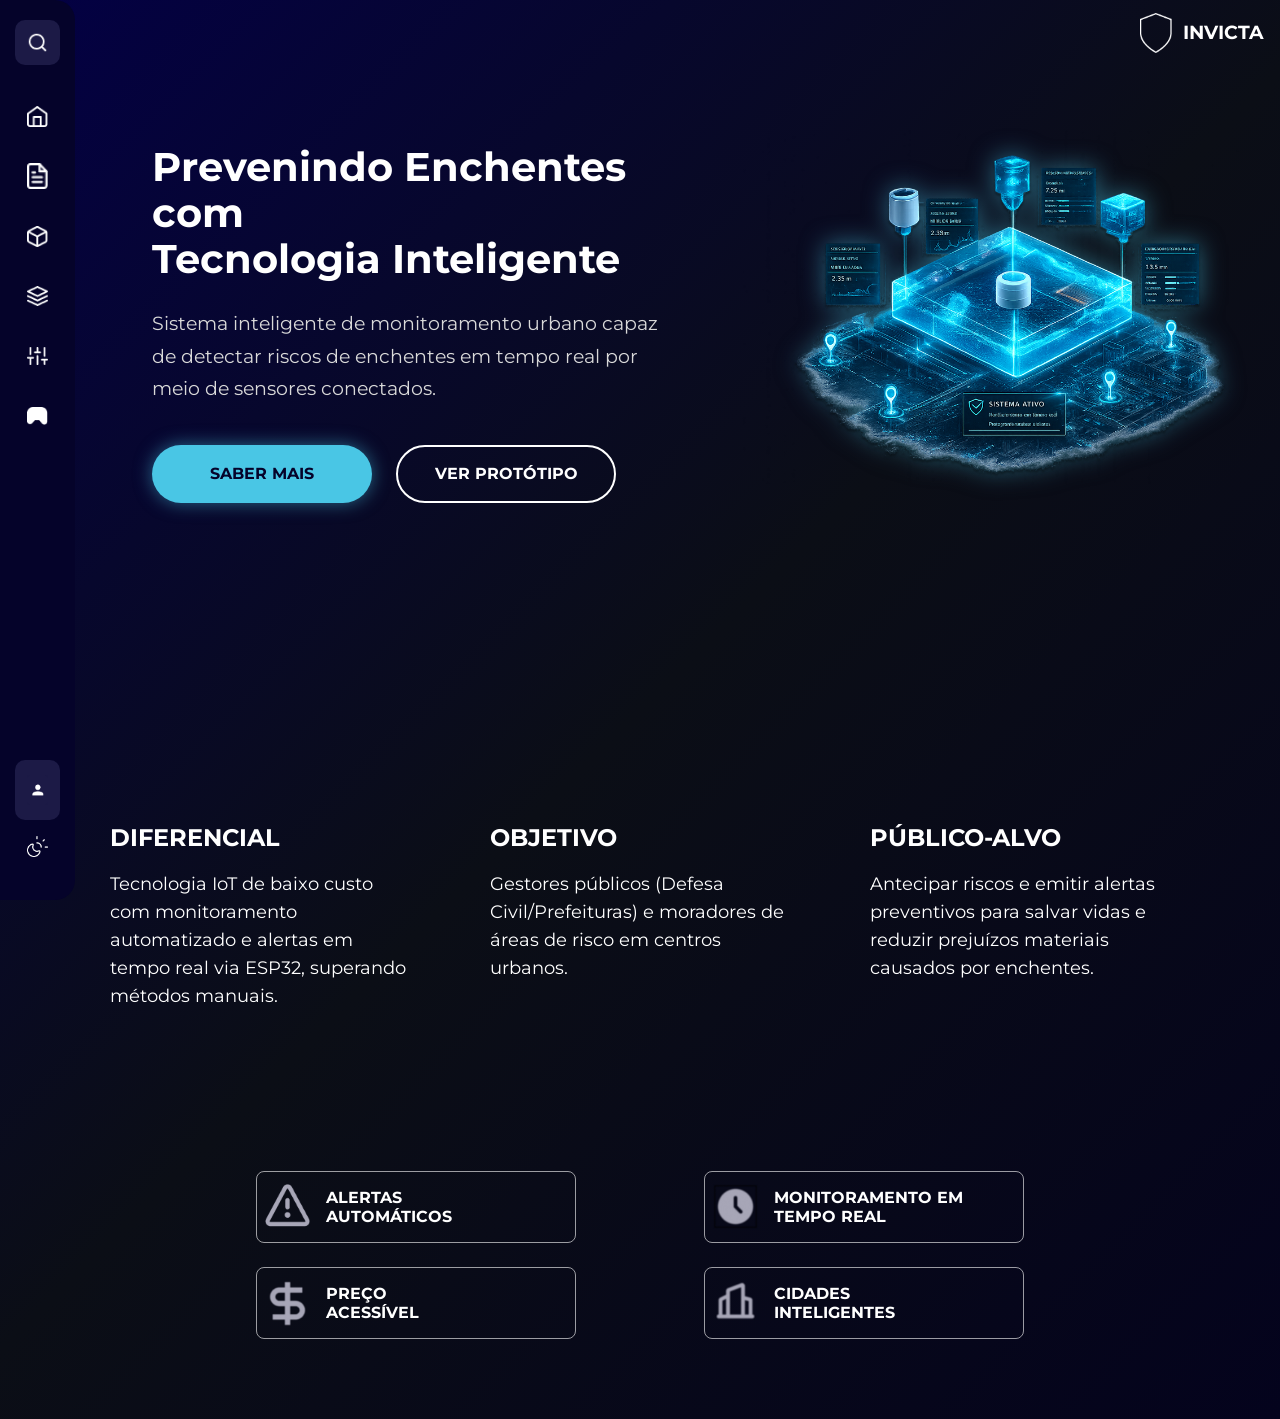
==== commit 1dcbd241: "atualizações home mobile e produtos desktop" ====
--- a/index.html
+++ b/index.html
@@ -20,18 +20,17 @@
 
     <body>
         <!-- ================= MENU ================= -->
-
+        <div class="logo">
+            <img
+                class="logoIcon"
+                src="images/LOGO (1).png"
+                alt="Logo Invicta"
+            />
+
+            <span>INVICTA</span>
+        </div>
         <nav class="menu">
             <!-- LOGO -->
-            <div class="logo">
-                <img
-                    class="logoIcon"
-                    src="images/LOGO (1).png"
-                    alt="Logo Invicta"
-                />
-
-                <span>INVICTA</span>
-            </div>
 
             <!-- PESQUISA -->
             <div class="pesquisa">
--- a/style.css
+++ b/style.css
@@ -13,6 +13,7 @@
 
 html {
     scroll-behavior: smooth;
+    overflow-x: hidden;
 }
 
 body {
@@ -28,6 +29,8 @@
     position: relative;
 
     min-height: 100vh;
+
+    overflow-x: hidden;
 }
 
 
@@ -99,6 +102,60 @@
 
 
 /* =========================================================
+   LOGO
+   FORA DO MENU
+========================================================= */
+
+.logo {
+    position: absolute;
+
+    top: 0.8rem;
+    right: 1rem;
+
+    display: flex;
+
+    align-items: center;
+
+    justify-content: flex-end;
+
+    gap: 0.45rem;
+
+    width: auto;
+    height: auto;
+
+    margin: 0;
+    padding: 0;
+
+    z-index: 1000;
+}
+
+.logo img {
+    width: 2.5rem;
+    height: 2.5rem;
+
+    object-fit: contain;
+
+    flex-shrink: 0;
+}
+
+.logo span {
+    display: block;
+
+    font-size: 1.2rem;
+
+    font-weight: 700;
+
+    line-height: 1;
+
+    white-space: nowrap;
+
+    color: var(--cor-texto);
+
+    opacity: 1;
+}
+
+
+/* =========================================================
    MENU
 ========================================================= */
 
@@ -134,45 +191,6 @@
 
 
 /* =========================================================
-   LOGO
-========================================================= */
-
-.logo {
-
-    display: flex;
-
-    align-items: center;
-
-    gap: 0.9375rem;
-
-    margin-bottom: 2.5rem;
-}
-
-.logo img {
-    width: 2.5rem;
-}
-
-.logo span {
-
-    font-size: 2rem;
-
-    font-weight: 700;
-
-    white-space: nowrap;
-
-    color: var(--cor-texto);
-
-    opacity: 0;
-
-    transition: 0.3s;
-}
-
-.menu:hover .logo span {
-    opacity: 1;
-}
-
-
-/* =========================================================
    PESQUISA
 ========================================================= */
 
@@ -435,7 +453,9 @@
 }
 
 
-/* ---------- BOTÃO PRINCIPAL ---------- */
+/* =========================================================
+   BOTÃO PRINCIPAL
+========================================================= */
 
 .btn-primary {
 
@@ -457,7 +477,9 @@
 }
 
 
-/* ---------- BOTÃO SECUNDÁRIO ---------- */
+/* =========================================================
+   BOTÃO SECUNDÁRIO
+========================================================= */
 
 .btn-secondary {
 
@@ -649,4 +671,505 @@
     line-height: 1.2;
 
     text-transform: uppercase;
-}+}
+
+
+/* =========================================================
+   RESPONSIVIDADE — CELULAR
+========================================================= */
+
+@media (max-width: 600px) {
+
+    html,
+    body {
+        width: 100%;
+        max-width: 100%;
+        overflow-x: hidden;
+    }
+
+
+    /* =====================================================
+       LOGO
+       CANTO SUPERIOR DIREITO
+       NÃO FIXA NA TELA
+    ===================================================== */
+
+    body > .logo {
+
+        position: absolute !important;
+
+        top: 0.8rem !important;
+
+        right: 1rem !important;
+
+        left: auto !important;
+
+        bottom: auto !important;
+
+        width: auto !important;
+
+        height: auto !important;
+
+        margin: 0 !important;
+
+        padding: 0 !important;
+
+        display: flex !important;
+
+        flex-direction: row !important;
+
+        align-items: center !important;
+
+        justify-content: flex-end !important;
+
+        gap: 0.45rem !important;
+
+        z-index: 1000 !important;
+    }
+
+    body > .logo img {
+
+        width: 2.2rem !important;
+
+        height: 2.2rem !important;
+
+        object-fit: contain !important;
+
+        flex-shrink: 0 !important;
+    }
+
+    body > .logo span {
+
+        display: block !important;
+
+        width: auto !important;
+
+        margin: 0 !important;
+
+        padding: 0 !important;
+
+        color: var(--cor-texto) !important;
+
+        font-size: 1rem !important;
+
+        font-weight: 700 !important;
+
+        line-height: 1 !important;
+
+        white-space: nowrap !important;
+
+        opacity: 1 !important;
+    }
+
+
+    /* =====================================================
+       MENU INFERIOR
+    ===================================================== */
+
+    .menu {
+
+        position: fixed;
+
+        top: auto;
+
+        bottom: 0;
+
+        left: 0;
+
+        width: 100%;
+
+        height: 4.5rem;
+
+        padding:
+            0.6rem
+            0.75rem;
+
+        display: flex;
+
+        flex-direction: row;
+
+        align-items: center;
+
+        justify-content: space-around;
+
+        border-radius:
+            1.25rem
+            1.25rem
+            0
+            0;
+
+        overflow: visible;
+
+        z-index: 999;
+
+        touch-action: pan-y;
+    }
+
+    .menu:hover {
+        width: 100%;
+    }
+
+
+    /* =====================================================
+       PESQUISA
+    ===================================================== */
+
+    .pesquisa {
+        display: none;
+    }
+
+
+    /* =====================================================
+       ITENS DO MENU
+    ===================================================== */
+
+    .item-menu {
+
+        width: auto;
+
+        padding: 0.5rem;
+
+        margin: 0;
+
+        display: flex;
+
+        align-items: center;
+
+        justify-content: center;
+
+        flex-shrink: 0;
+    }
+
+    .item-menu span {
+        display: none;
+    }
+
+    .item-menu img {
+
+        width: 1.7rem;
+
+        height: 1.7rem;
+    }
+
+
+    /* =====================================================
+       USUÁRIO
+    ===================================================== */
+
+    .usuario {
+
+        margin: 0;
+
+        padding: 0.4rem;
+
+        background: transparent;
+
+        flex-shrink: 0;
+    }
+
+    .usuario img {
+
+        width: 2rem;
+
+        height: 2rem;
+    }
+
+    .dados-usuario {
+        display: none;
+    }
+
+
+    /* =====================================================
+       MODO ESCURO
+    ===================================================== */
+
+    .modo-escuro {
+
+        width: auto;
+
+        height: auto;
+
+        margin: 0;
+
+        padding: 0.5rem;
+
+        flex-shrink: 0;
+    }
+
+    .modo-escuro span {
+        display: none;
+    }
+
+    .modo-escuro img {
+
+        width: 1.7rem;
+
+        height: 1.7rem;
+    }
+
+
+    /* =====================================================
+       HERO
+    ===================================================== */
+
+    .hero {
+
+        flex-direction: column;
+
+        width: 100%;
+
+        padding-top: 5rem;
+
+        padding-bottom: 6rem;
+
+        padding-left: 1.25rem;
+
+        padding-right: 1.25rem;
+
+        text-align: center;
+    }
+
+
+    /* =====================================================
+       CONTEÚDO
+    ===================================================== */
+
+    .hero-conteudo {
+        width: 100%;
+    }
+
+    .conteudoInicial {
+
+        width: 100%;
+
+        max-width: 100%;
+
+        padding: 0;
+
+        animation:
+            fadeInUp
+            0.7s
+            ease
+            both;
+    }
+
+    .conteudoInicial h1 {
+
+        font-size: 2rem;
+
+        line-height: 1.2;
+    }
+
+    .conteudoInicial p {
+
+        margin-top: 1rem;
+
+        font-size: 1rem;
+
+        line-height: 1.6;
+    }
+
+
+    /* =====================================================
+       BOTÕES
+    ===================================================== */
+
+    .botoes {
+
+        flex-direction: column;
+
+        align-items: center;
+
+        width: 100%;
+
+        gap: 1rem;
+
+        margin-top: 2rem;
+
+        padding-left: 0;
+    }
+
+    .botoes button {
+
+        width: 100%;
+
+        max-width: 20rem;
+
+        height: 3.25rem;
+    }
+
+
+    /* =====================================================
+       PROTÓTIPO
+    ===================================================== */
+
+    .prototipo {
+
+        width: 100%;
+
+        margin-top: 2.5rem;
+    }
+
+    .prototipo img {
+
+        width: 90%;
+
+        max-width: 25rem;
+
+        margin-inline: auto;
+    }
+
+
+    /* =====================================================
+       DIFERENCIAIS
+    ===================================================== */
+
+    .politicas {
+
+        flex-direction: column;
+
+        align-items: center;
+
+        gap: 2.5rem;
+
+        width: 100%;
+
+        max-width: 100%;
+
+        margin-top: 6rem;
+
+        padding:
+            0
+            1.5rem
+            6rem;
+    }
+
+    .diferencial,
+    .objetivo,
+    .publico {
+
+        width: 100%;
+
+        max-width: 25rem;
+
+        text-align: center;
+    }
+
+    .diferencial h2,
+    .objetivo h2,
+    .publico h2 {
+
+        font-size: 1.25rem;
+
+        text-align: center;
+    }
+
+    .diferencial p,
+    .objetivo p,
+    .publico p {
+
+        font-size: 1rem;
+
+        text-align: center;
+    }
+
+
+    /* =====================================================
+       CARDS
+    ===================================================== */
+
+    .cards {
+
+        display: grid;
+
+        grid-template-columns: 1fr;
+
+        gap: 1rem;
+
+        width: 100%;
+
+        max-width: 100%;
+
+        margin-top: 5rem;
+
+        padding:
+            0
+            1.25rem
+            6rem;
+    }
+
+    .card {
+
+        width: 100%;
+
+        max-width: 25rem;
+
+        min-height: 4.5rem;
+
+        margin: 0 auto;
+    }
+
+    .card img {
+
+        width: 2.5rem;
+
+        height: 2.5rem;
+    }
+
+    .card h3 {
+        font-size: 0.95rem;
+    }
+}
+
+
+/* =========================================================
+   CELULARES PEQUENOS
+========================================================= */
+
+@media (max-width: 400px) {
+
+    .logo {
+        top: 0.7rem;
+        right: 0.7rem;
+    }
+
+    .logo img {
+        width: 2rem;
+        height: 2rem;
+    }
+
+    .logo span {
+        font-size: 0.9rem;
+    }
+
+    .hero {
+
+        padding-top: 4.5rem;
+
+        padding-left: 1rem;
+
+        padding-right: 1rem;
+    }
+
+    .conteudoInicial h1 {
+        font-size: 1.7rem;
+    }
+
+    .conteudoInicial p {
+        font-size: 0.9rem;
+    }
+
+    .botoes button {
+        max-width: 18rem;
+    }
+
+    .politicas {
+        padding-left: 1rem;
+        padding-right: 1rem;
+    }
+
+    .cards {
+        padding-left: 1rem;
+        padding-right: 1rem;
+    }
+}
